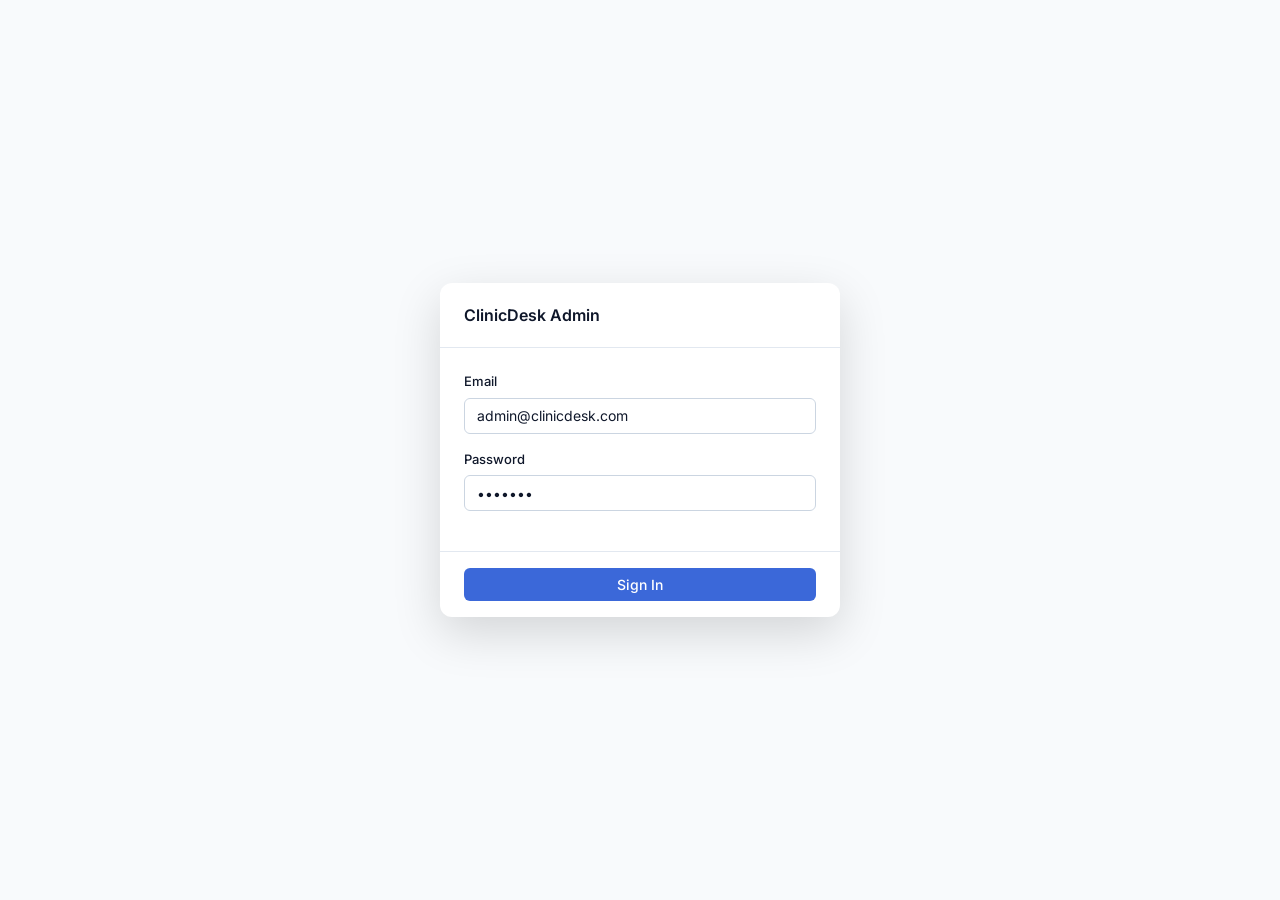
==== frontend/admin/index.html @ f8fe43e8 "Initial commit: ClinicDesk AI support agent Clean Architecture backend (Python/FastAPI) with AI-powe" ====
<!DOCTYPE html>
<html lang="en">
<head>
  <meta charset="UTF-8">
  <meta name="viewport" content="width=device-width, initial-scale=1.0">
  <title>ClinicDesk AI — Admin Dashboard</title>
  <link rel="stylesheet" href="styles.css">
</head>
<body>
  <!-- Login Screen -->
  <div id="loginScreen" class="modal-overlay" style="background:var(--bg)">
    <div class="modal" style="width:400px">
      <div class="modal-header"><h2>ClinicDesk Admin</h2><div></div></div>
      <div class="modal-body">
        <div class="form-group">
          <label class="form-label">Email</label>
          <input type="email" id="loginEmail" value="admin@clinicdesk.com">
        </div>
        <div class="form-group">
          <label class="form-label">Password</label>
          <input type="password" id="loginPassword" value="demo123">
        </div>
        <div id="loginError" style="color:var(--destructive);font-size:13px;margin-bottom:8px" class="hidden"></div>
      </div>
      <div class="modal-footer">
        <button class="btn btn-primary" onclick="app.login()" style="width:100%">Sign In</button>
      </div>
    </div>
  </div>

  <!-- Dashboard -->
  <div id="dashboard" class="app hidden">
    <!-- Sidebar -->
    <aside class="sidebar">
      <div class="sidebar-header">
        <div class="sidebar-logo">C</div>
        <span class="sidebar-brand">ClinicDesk</span>
      </div>
      <nav class="sidebar-nav">
        <button class="nav-item active" data-tab="kb">
          <svg viewBox="0 0 24 24"><path d="M4 19.5A2.5 2.5 0 0 1 6.5 17H20"/><path d="M6.5 2H20v20H6.5A2.5 2.5 0 0 1 4 19.5v-15A2.5 2.5 0 0 1 6.5 2z"/></svg>
          Knowledge Base
        </button>
        <button class="nav-item" data-tab="sessions">
          <svg viewBox="0 0 24 24"><path d="M21 15a2 2 0 0 1-2 2H7l-4 4V5a2 2 0 0 1 2-2h14a2 2 0 0 1 2 2z"/></svg>
          Sessions
        </button>
        <button class="nav-item" data-tab="escalations">
          <svg viewBox="0 0 24 24"><path d="M10.29 3.86L1.82 18a2 2 0 0 0 1.71 3h16.94a2 2 0 0 0 1.71-3L13.71 3.86a2 2 0 0 0-3.42 0z"/><line x1="12" y1="9" x2="12" y2="13"/><line x1="12" y1="17" x2="12.01" y2="17"/></svg>
          Escalations
        </button>
        <button class="nav-item" data-tab="analytics">
          <svg viewBox="0 0 24 24"><line x1="18" y1="20" x2="18" y2="10"/><line x1="12" y1="20" x2="12" y2="4"/><line x1="6" y1="20" x2="6" y2="14"/></svg>
          Analytics
        </button>
      </nav>
      <div class="sidebar-footer">
        <div class="sidebar-user" id="userName">Admin</div>
        <button class="sidebar-logout" onclick="app.logout()">Sign out</button>
      </div>
    </aside>

    <!-- Main content -->
    <div class="main">
      <header class="main-header">
        <h1 id="pageTitle">Knowledge Base</h1>
        <div id="headerActions"></div>
      </header>

      <div class="main-content" id="mainContent">
        <!-- Dynamic content rendered by JS -->
      </div>
    </div>
  </div>

  <!-- Article Modal -->
  <div id="articleModal" class="modal-overlay hidden">
    <div class="modal">
      <div class="modal-header">
        <h2 id="articleModalTitle">New Article</h2>
        <button class="btn btn-ghost btn-icon" onclick="app.closeArticleModal()">✕</button>
      </div>
      <div class="modal-body">
        <div class="form-group">
          <label class="form-label">Title</label>
          <input type="text" id="articleTitle" placeholder="Article title">
        </div>
        <div class="form-group">
          <label class="form-label">Category</label>
          <select id="articleCategory">
            <option value="scheduling">Scheduling</option>
            <option value="billing_coding">Billing & Coding</option>
            <option value="insurance_claims">Insurance & Claims</option>
            <option value="patient_records">Patient Records</option>
            <option value="reporting_analytics">Reporting & Analytics</option>
            <option value="technical_troubleshooting">Technical / Troubleshooting</option>
            <option value="account_plans">Account & Plans</option>
          </select>
        </div>
        <div class="form-group">
          <label class="form-label">Content (Markdown)</label>
          <textarea id="articleContent" rows="12" placeholder="Write article content in Markdown..."></textarea>
        </div>
      </div>
      <div class="modal-footer">
        <button class="btn btn-secondary" onclick="app.closeArticleModal()">Cancel</button>
        <button class="btn btn-primary" id="articleSaveBtn" onclick="app.saveArticle()">Save Article</button>
      </div>
    </div>
  </div>

  <script src="app.js"></script>
</body>
</html>
---- frontend/admin/styles.css ----
/* ClinicDesk Admin Dashboard — Design tokens from reference-design */

@import url('https://fonts.googleapis.com/css2?family=Inter:wght@400;500;600;700&display=swap');

:root {
  /* Colors — OKLch-inspired mapped to hex for vanilla CSS compatibility */
  --bg: #f8fafc;
  --fg: #0f172a;
  --card: #ffffff;
  --card-fg: #0f172a;
  --primary: #3b68d9;
  --primary-fg: #ffffff;
  --secondary: #f1f5f9;
  --secondary-fg: #475569;
  --muted: #f1f5f9;
  --muted-fg: #64748b;
  --accent: #3b68d9;
  --border: #e2e8f0;
  --input-border: #cbd5e1;
  --destructive: #dc2626;
  --success: #16a34a;
  --success-bg: rgba(22, 163, 74, 0.1);
  --warning: #d97706;
  --warning-bg: rgba(217, 119, 6, 0.1);

  /* Sidebar */
  --sidebar-bg: #1a2236;
  --sidebar-fg: #c8d1e0;
  --sidebar-primary: #3b68d9;
  --sidebar-accent: #253352;
  --sidebar-border: #2d3f5e;
  --sidebar-muted: #7b8ba5;

  /* Radius */
  --radius-sm: 4px;
  --radius-md: 6px;
  --radius-lg: 8px;
  --radius-xl: 12px;

  /* Shadows */
  --shadow-sm: 0 1px 2px rgba(0,0,0,0.05);
  --shadow-md: 0 4px 6px rgba(0,0,0,0.07);

  /* Font */
  --font-sans: 'Inter', -apple-system, BlinkMacSystemFont, 'Segoe UI', sans-serif;
}

/* Reset */
*, *::before, *::after { box-sizing: border-box; margin: 0; padding: 0; }
html, body { height: 100%; }
body {
  font-family: var(--font-sans);
  font-size: 14px;
  line-height: 1.5;
  color: var(--fg);
  background: var(--bg);
  -webkit-font-smoothing: antialiased;
}

/* Layout */
.app {
  display: flex;
  height: 100vh;
  overflow: hidden;
}

/* Sidebar */
.sidebar {
  width: 256px;
  background: var(--sidebar-bg);
  color: var(--sidebar-fg);
  display: flex;
  flex-direction: column;
  flex-shrink: 0;
}
.sidebar-header {
  height: 64px;
  display: flex;
  align-items: center;
  gap: 12px;
  padding: 0 24px;
  border-bottom: 1px solid var(--sidebar-border);
}
.sidebar-logo {
  width: 32px; height: 32px;
  background: var(--sidebar-primary);
  border-radius: var(--radius-lg);
  display: flex; align-items: center; justify-content: center;
  color: white; font-weight: 700; font-size: 16px;
}
.sidebar-brand { font-weight: 600; font-size: 16px; color: #f1f5f9; }

.sidebar-nav {
  flex: 1;
  padding: 16px 12px;
  display: flex;
  flex-direction: column;
  gap: 2px;
}
.nav-item {
  display: flex; align-items: center; gap: 10px;
  padding: 10px 12px;
  border-radius: var(--radius-lg);
  font-size: 14px; font-weight: 500;
  color: var(--sidebar-fg);
  cursor: pointer;
  transition: all 0.15s;
  border: none; background: none; width: 100%; text-align: left;
}
.nav-item:hover { background: var(--sidebar-accent); color: #f1f5f9; }
.nav-item.active {
  background: var(--sidebar-primary);
  color: white;
}
.nav-item svg {
  width: 18px; height: 18px; flex-shrink: 0;
  stroke: currentColor; fill: none; stroke-width: 2;
  stroke-linecap: round; stroke-linejoin: round;
}

.sidebar-footer {
  padding: 16px 24px;
  border-top: 1px solid var(--sidebar-border);
  font-size: 13px; color: var(--sidebar-muted);
}
.sidebar-user { font-weight: 500; color: var(--sidebar-fg); }
.sidebar-logout {
  background: none; border: none; color: var(--sidebar-muted);
  cursor: pointer; font-size: 13px; margin-top: 4px; padding: 0;
  font-family: inherit;
}
.sidebar-logout:hover { color: #f1f5f9; }

/* Main */
.main {
  flex: 1;
  display: flex;
  flex-direction: column;
  overflow: hidden;
}
.main-header {
  height: 64px;
  display: flex;
  align-items: center;
  justify-content: space-between;
  padding: 0 24px;
  border-bottom: 1px solid var(--border);
  background: var(--card);
  flex-shrink: 0;
}
.main-header h1 { font-size: 18px; font-weight: 600; }
.main-content {
  flex: 1;
  overflow-y: auto;
  padding: 24px;
}

/* Cards */
.card {
  background: var(--card);
  border: 1px solid var(--border);
  border-radius: var(--radius-xl);
  box-shadow: var(--shadow-sm);
}
.card-header {
  padding: 20px 24px 0;
}
.card-title { font-size: 16px; font-weight: 600; }
.card-desc { font-size: 13px; color: var(--muted-fg); margin-top: 2px; }
.card-content { padding: 16px 24px 20px; }
.card-content:first-child { padding-top: 20px; }

/* Metric cards */
.metrics-grid {
  display: grid;
  grid-template-columns: repeat(auto-fit, minmax(160px, 1fr));
  gap: 16px;
  margin-bottom: 24px;
}
.metric-card {
  background: var(--card);
  border: 1px solid var(--border);
  border-radius: var(--radius-xl);
  padding: 20px;
  box-shadow: var(--shadow-sm);
}
.metric-label {
  font-size: 13px; color: var(--muted-fg);
  font-weight: 500; margin-bottom: 4px;
}
.metric-value {
  font-size: 24px; font-weight: 700; color: var(--fg);
}
.metric-sub { font-size: 12px; color: var(--muted-fg); margin-top: 2px; }

/* Tables */
.table-wrap { overflow-x: auto; }
table {
  width: 100%;
  border-collapse: collapse;
  font-size: 14px;
}
thead th {
  text-align: left;
  font-weight: 500;
  color: var(--muted-fg);
  padding: 10px 12px;
  border-bottom: 1px solid var(--border);
  white-space: nowrap;
}
tbody td {
  padding: 10px 12px;
  border-bottom: 1px solid var(--border);
  vertical-align: middle;
}
tbody tr { transition: background 0.1s; }
tbody tr:hover { background: rgba(0,0,0,0.02); }
tbody tr:last-child td { border-bottom: none; }
tbody tr.clickable { cursor: pointer; }

/* Badges */
.badge {
  display: inline-flex; align-items: center;
  padding: 2px 8px;
  border-radius: var(--radius-md);
  font-size: 12px; font-weight: 500;
  border: 1px solid transparent;
  white-space: nowrap;
}
.badge-default { background: var(--secondary); color: var(--secondary-fg); }
.badge-primary { background: rgba(59,104,217,0.1); color: var(--primary); border-color: rgba(59,104,217,0.2); }
.badge-success { background: var(--success-bg); color: var(--success); border-color: rgba(22,163,74,0.2); }
.badge-warning { background: var(--warning-bg); color: var(--warning); border-color: rgba(217,119,6,0.2); }
.badge-destructive { background: rgba(220,38,38,0.1); color: var(--destructive); border-color: rgba(220,38,38,0.2); }

.badge-active {
  background: var(--success-bg); color: var(--success);
  border-color: rgba(22,163,74,0.2);
}
.badge-active::before {
  content: ''; display: inline-block;
  width: 6px; height: 6px; border-radius: 50%;
  background: var(--success); margin-right: 6px;
  animation: pulse 2s infinite;
}
@keyframes pulse {
  0%, 100% { opacity: 1; }
  50% { opacity: 0.4; }
}

/* Buttons */
.btn {
  display: inline-flex; align-items: center; justify-content: center; gap: 6px;
  padding: 8px 16px;
  border-radius: var(--radius-md);
  font-size: 14px; font-weight: 500;
  cursor: pointer; border: none;
  font-family: inherit;
  transition: all 0.15s;
}
.btn-primary { background: var(--primary); color: white; }
.btn-primary:hover { opacity: 0.9; }
.btn-secondary { background: var(--secondary); color: var(--secondary-fg); border: 1px solid var(--border); }
.btn-secondary:hover { background: #e2e8f0; }
.btn-destructive { background: var(--destructive); color: white; }
.btn-destructive:hover { opacity: 0.9; }
.btn-ghost { background: transparent; color: var(--muted-fg); }
.btn-ghost:hover { background: var(--secondary); color: var(--fg); }
.btn-sm { padding: 4px 10px; font-size: 13px; }
.btn-icon { width: 36px; height: 36px; padding: 0; }

/* Inputs */
input[type="text"], input[type="email"], input[type="password"],
input[type="search"], select, textarea {
  width: 100%;
  height: 36px;
  padding: 0 12px;
  border: 1px solid var(--input-border);
  border-radius: var(--radius-md);
  font-size: 14px;
  font-family: inherit;
  background: transparent;
  color: var(--fg);
  transition: border-color 0.15s, box-shadow 0.15s;
  outline: none;
}
input:focus, select:focus, textarea:focus {
  border-color: var(--primary);
  box-shadow: 0 0 0 3px rgba(59,104,217,0.15);
}
textarea { height: auto; min-height: 120px; padding: 8px 12px; resize: vertical; }
select { appearance: none; cursor: pointer; padding-right: 32px;
  background-image: url("data:image/svg+xml,%3Csvg xmlns='http://www.w3.org/2000/svg' width='16' height='16' viewBox='0 0 24 24' fill='none' stroke='%2364748b' stroke-width='2'%3E%3Cpolyline points='6 9 12 15 18 9'/%3E%3C/svg%3E");
  background-repeat: no-repeat; background-position: right 8px center;
}

.form-group { margin-bottom: 16px; }
.form-label { display: block; font-size: 13px; font-weight: 500; margin-bottom: 6px; }

/* Search bar */
.search-bar {
  display: flex; gap: 8px; margin-bottom: 16px; align-items: center;
}
.search-bar input { max-width: 320px; }

/* Toolbar */
.toolbar {
  display: flex; align-items: center; justify-content: space-between;
  margin-bottom: 16px; gap: 12px; flex-wrap: wrap;
}
.toolbar-left { display: flex; align-items: center; gap: 8px; }
.toolbar-right { display: flex; align-items: center; gap: 8px; }

/* Session detail */
.detail-panel {
  display: flex; gap: 24px; height: calc(100vh - 64px - 64px - 48px);
}
.detail-left {
  flex: 2; display: flex; flex-direction: column; min-width: 0;
}
.detail-right {
  flex: 1; display: flex; flex-direction: column; gap: 16px;
  min-width: 280px; max-width: 380px;
}

.transcript {
  flex: 1; overflow-y: auto; padding: 16px;
  display: flex; flex-direction: column; gap: 12px;
}
.transcript-msg { display: flex; flex-direction: column; max-width: 90%; }
.transcript-msg.user { align-self: flex-end; }
.transcript-msg.assistant { align-self: flex-start; }
.transcript-bubble {
  padding: 10px 14px; border-radius: 12px;
  font-size: 14px; line-height: 1.5; white-space: pre-wrap;
}
.transcript-msg.user .transcript-bubble {
  background: var(--primary); color: white; border-bottom-right-radius: 4px;
}
.transcript-msg.assistant .transcript-bubble {
  background: var(--secondary); color: var(--fg); border-bottom-left-radius: 4px;
}
.transcript-time {
  font-size: 11px; color: var(--muted-fg); margin-top: 4px;
}
.transcript-msg.user .transcript-time { text-align: right; }

.tool-tag {
  display: inline-flex; align-items: center; gap: 4px;
  padding: 2px 8px; border-radius: var(--radius-sm);
  background: rgba(59,104,217,0.08); color: var(--primary);
  font-size: 11px; font-weight: 500;
  font-family: 'SF Mono', Monaco, 'Courier New', monospace;
  margin-right: 4px; margin-top: 4px;
}

/* Modal / Overlay */
.modal-overlay {
  position: fixed; inset: 0;
  background: rgba(0,0,0,0.4);
  display: flex; align-items: center; justify-content: center;
  z-index: 1000;
}
.modal {
  background: var(--card);
  border-radius: var(--radius-xl);
  box-shadow: 0 16px 48px rgba(0,0,0,0.15);
  width: 560px; max-width: 95vw;
  max-height: 90vh; overflow-y: auto;
}
.modal-header {
  padding: 20px 24px;
  border-bottom: 1px solid var(--border);
  display: flex; align-items: center; justify-content: space-between;
}
.modal-header h2 { font-size: 16px; font-weight: 600; }
.modal-body { padding: 24px; }
.modal-footer {
  padding: 16px 24px;
  border-top: 1px solid var(--border);
  display: flex; justify-content: flex-end; gap: 8px;
}

/* Back button */
.back-btn {
  display: inline-flex; align-items: center; gap: 6px;
  background: none; border: none; color: var(--muted-fg);
  font-size: 14px; font-weight: 500; cursor: pointer;
  padding: 0; margin-bottom: 16px; font-family: inherit;
}
.back-btn:hover { color: var(--fg); }

/* Tabs for period selector */
.tab-group {
  display: inline-flex; border: 1px solid var(--border);
  border-radius: var(--radius-md); overflow: hidden;
}
.tab-btn {
  padding: 6px 14px; font-size: 13px; font-weight: 500;
  border: none; background: var(--card); color: var(--muted-fg);
  cursor: pointer; font-family: inherit; transition: all 0.1s;
}
.tab-btn:not(:last-child) { border-right: 1px solid var(--border); }
.tab-btn.active { background: var(--primary); color: white; }
.tab-btn:hover:not(.active) { background: var(--secondary); }

/* Category colors */
.cat-scheduling { background: rgba(59,104,217,0.1); color: #3b68d9; }
.cat-billing_coding { background: rgba(22,163,74,0.1); color: #16a34a; }
.cat-insurance_claims { background: rgba(217,119,6,0.1); color: #d97706; }
.cat-patient_records { background: rgba(139,92,246,0.1); color: #8b5cf6; }
.cat-reporting_analytics { background: rgba(6,182,212,0.1); color: #06b6d4; }
.cat-technical_troubleshooting { background: rgba(220,38,38,0.1); color: #dc2626; }
.cat-account_plans { background: rgba(107,114,128,0.1); color: #6b7280; }

/* Empty state */
.empty-state {
  text-align: center; padding: 48px 24px; color: var(--muted-fg);
}
.empty-state svg { margin-bottom: 12px; opacity: 0.4; }
.empty-state p { font-size: 15px; }

/* Loading */
.spinner {
  width: 24px; height: 24px;
  border: 2px solid var(--border);
  border-top-color: var(--primary);
  border-radius: 50%;
  animation: spin 0.6s linear infinite;
  margin: 48px auto;
}
@keyframes spin { to { transform: rotate(360deg); } }

/* Utility */
.text-muted { color: var(--muted-fg); }
.text-sm { font-size: 13px; }
.text-xs { font-size: 12px; }
.font-mono { font-family: 'SF Mono', Monaco, 'Courier New', monospace; }
.mt-4 { margin-top: 16px; }
.mb-4 { margin-bottom: 16px; }
.gap-2 { gap: 8px; }
.flex { display: flex; }
.flex-wrap { flex-wrap: wrap; }
.items-center { align-items: center; }
.hidden { display: none !important; }
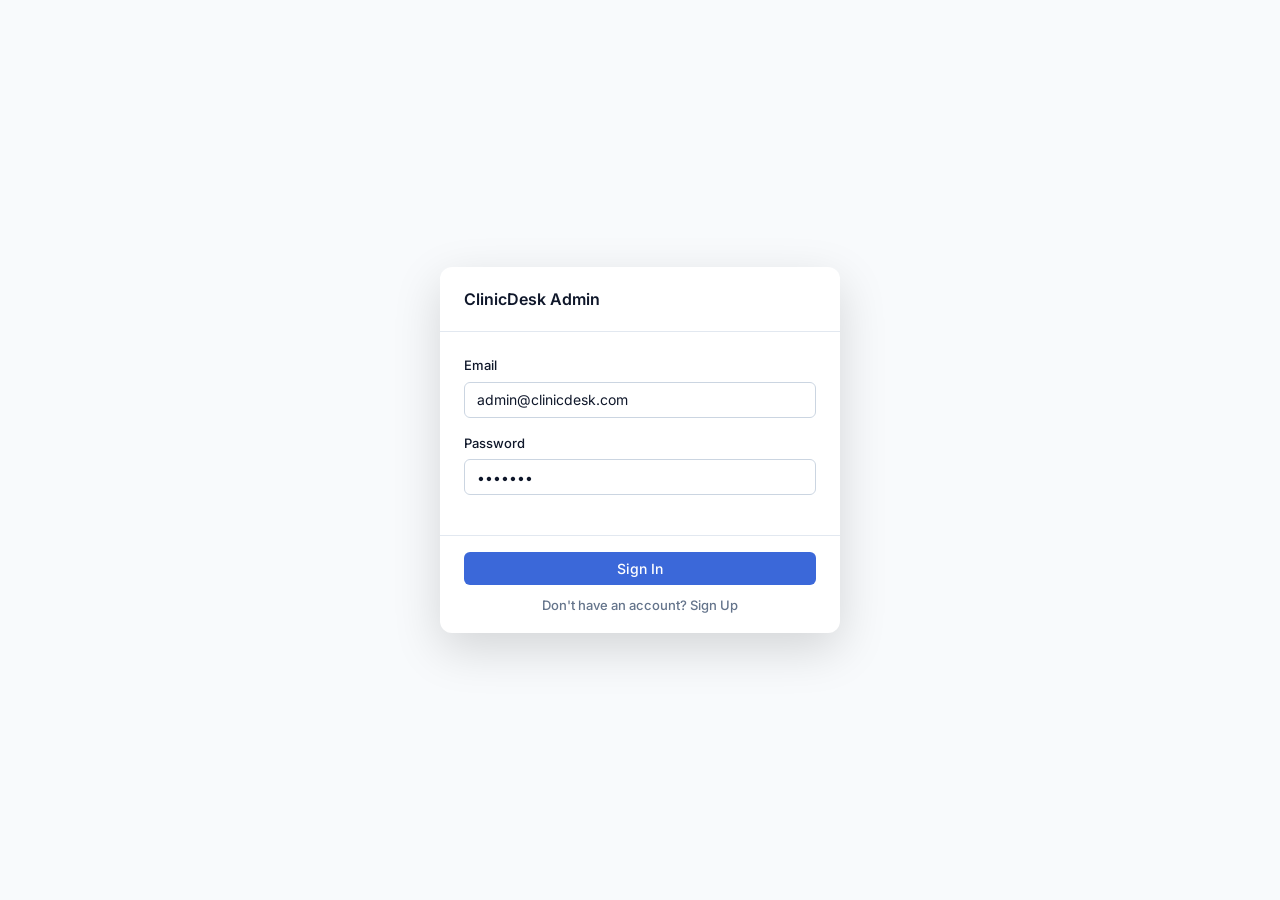
==== commit 7a876bc3: "Fix double-booking, add document ingestion, admin registration, deploy to Fly.io - Fix calendar doub" ====
--- a/frontend/admin/index.html
+++ b/frontend/admin/index.html
@@ -10,8 +10,12 @@
   <!-- Login Screen -->
   <div id="loginScreen" class="modal-overlay" style="background:var(--bg)">
     <div class="modal" style="width:400px">
-      <div class="modal-header"><h2>ClinicDesk Admin</h2><div></div></div>
+      <div class="modal-header"><h2 id="authTitle">ClinicDesk Admin</h2><div></div></div>
       <div class="modal-body">
+        <div class="form-group hidden" id="registerNameGroup">
+          <label class="form-label">Name</label>
+          <input type="text" id="registerName" placeholder="Your name">
+        </div>
         <div class="form-group">
           <label class="form-label">Email</label>
           <input type="email" id="loginEmail" value="admin@clinicdesk.com">
@@ -22,8 +26,9 @@
         </div>
         <div id="loginError" style="color:var(--destructive);font-size:13px;margin-bottom:8px" class="hidden"></div>
       </div>
-      <div class="modal-footer">
-        <button class="btn btn-primary" onclick="app.login()" style="width:100%">Sign In</button>
+      <div class="modal-footer" style="flex-direction:column;gap:8px">
+        <button class="btn btn-primary" id="authBtn" onclick="app.login()" style="width:100%">Sign In</button>
+        <button class="btn btn-ghost btn-sm" id="authToggle" onclick="app.toggleAuthMode()" style="width:100%">Don't have an account? Sign Up</button>
       </div>
     </div>
   </div>
@@ -60,11 +65,43 @@
       </div>
     </aside>
 
+    <!-- Drop overlay for document ingestion -->
+    <div id="dropOverlay" class="drop-overlay hidden">
+      <div class="drop-overlay-content">
+        <svg width="48" height="48" viewBox="0 0 24 24" fill="none" stroke="currentColor" stroke-width="2" stroke-linecap="round" stroke-linejoin="round">
+          <path d="M21 15v4a2 2 0 0 1-2 2H5a2 2 0 0 1-2-2v-4"/>
+          <polyline points="17 8 12 3 7 8"/>
+          <line x1="12" y1="3" x2="12" y2="15"/>
+        </svg>
+        <p>Drop document to import</p>
+        <p class="text-sm text-muted">PDF, DOCX, or TXT</p>
+      </div>
+    </div>
+
     <!-- Main content -->
     <div class="main">
       <header class="main-header">
         <h1 id="pageTitle">Knowledge Base</h1>
-        <div id="headerActions"></div>
+        <div style="display:flex;align-items:center;gap:12px">
+          <div id="headerActions"></div>
+          <div class="notif-wrapper" id="notifWrapper">
+            <button class="btn btn-ghost btn-icon" id="notifBell" onclick="app.toggleNotifications()" style="position:relative">
+              <svg width="20" height="20" viewBox="0 0 24 24" fill="none" stroke="currentColor" stroke-width="2" stroke-linecap="round" stroke-linejoin="round">
+                <path d="M18 8A6 6 0 0 0 6 8c0 7-3 9-3 9h18s-3-2-3-9"/><path d="M13.73 21a2 2 0 0 1-3.46 0"/>
+              </svg>
+              <span class="notif-badge hidden" id="notifBadge">0</span>
+            </button>
+            <div class="notif-dropdown hidden" id="notifDropdown">
+              <div class="notif-dropdown-header">
+                <span style="font-weight:600;font-size:14px">Notifications</span>
+                <button class="btn btn-ghost btn-sm" onclick="app.markAllRead()" style="font-size:12px">Mark all read</button>
+              </div>
+              <div class="notif-list" id="notifList">
+                <div class="text-muted text-sm" style="padding:24px;text-align:center">No notifications</div>
+              </div>
+            </div>
+          </div>
+        </div>
       </header>
 
       <div class="main-content" id="mainContent">
--- a/frontend/admin/styles.css
+++ b/frontend/admin/styles.css
@@ -431,6 +431,61 @@
 }
 @keyframes spin { to { transform: rotate(360deg); } }
 
+/* Notifications */
+.notif-wrapper { position: relative; }
+.notif-badge {
+  position: absolute; top: 2px; right: 2px;
+  min-width: 18px; height: 18px;
+  background: var(--destructive); color: white;
+  border-radius: 9px; font-size: 11px; font-weight: 600;
+  display: flex; align-items: center; justify-content: center;
+  padding: 0 4px; line-height: 1;
+}
+.notif-dropdown {
+  position: absolute; top: calc(100% + 8px); right: 0;
+  width: 360px; max-height: 420px;
+  background: var(--card); border: 1px solid var(--border);
+  border-radius: var(--radius-xl); box-shadow: var(--shadow-md);
+  z-index: 100; overflow: hidden;
+  display: flex; flex-direction: column;
+}
+.notif-dropdown-header {
+  display: flex; align-items: center; justify-content: space-between;
+  padding: 12px 16px; border-bottom: 1px solid var(--border);
+}
+.notif-list {
+  overflow-y: auto; max-height: 360px;
+}
+.notif-item {
+  display: flex; gap: 12px; padding: 12px 16px;
+  border-bottom: 1px solid var(--border);
+  cursor: pointer; transition: background 0.1s;
+}
+.notif-item:hover { background: rgba(0,0,0,0.02); }
+.notif-item:last-child { border-bottom: none; }
+.notif-item.unread { background: rgba(59,104,217,0.04); }
+.notif-item.unread:hover { background: rgba(59,104,217,0.08); }
+.notif-dot {
+  width: 8px; height: 8px; border-radius: 50%;
+  background: var(--primary); flex-shrink: 0;
+  margin-top: 5px;
+}
+.notif-dot.read { background: transparent; }
+.notif-item-content { flex: 1; min-width: 0; }
+.notif-item-title {
+  font-size: 13px; font-weight: 500;
+  white-space: nowrap; overflow: hidden; text-overflow: ellipsis;
+}
+.notif-item-msg {
+  font-size: 12px; color: var(--muted-fg);
+  margin-top: 2px;
+  display: -webkit-box; -webkit-line-clamp: 2;
+  -webkit-box-orient: vertical; overflow: hidden;
+}
+.notif-item-time {
+  font-size: 11px; color: var(--muted-fg); margin-top: 4px;
+}
+
 /* Utility */
 .text-muted { color: var(--muted-fg); }
 .text-sm { font-size: 13px; }
@@ -443,3 +498,29 @@
 .flex-wrap { flex-wrap: wrap; }
 .items-center { align-items: center; }
 .hidden { display: none !important; }
+
+/* Document drop overlay */
+.drop-overlay {
+  position: fixed;
+  inset: 0;
+  background: rgba(59, 104, 217, 0.08);
+  border: 3px dashed var(--primary);
+  z-index: 2000;
+  display: flex;
+  align-items: center;
+  justify-content: center;
+}
+.drop-overlay-content {
+  text-align: center;
+  color: var(--primary);
+  font-size: 18px;
+  font-weight: 600;
+}
+.drop-overlay-content svg {
+  margin: 0 auto 12px;
+  display: block;
+}
+.drop-overlay-content .text-sm {
+  font-weight: 400;
+  margin-top: 4px;
+}
